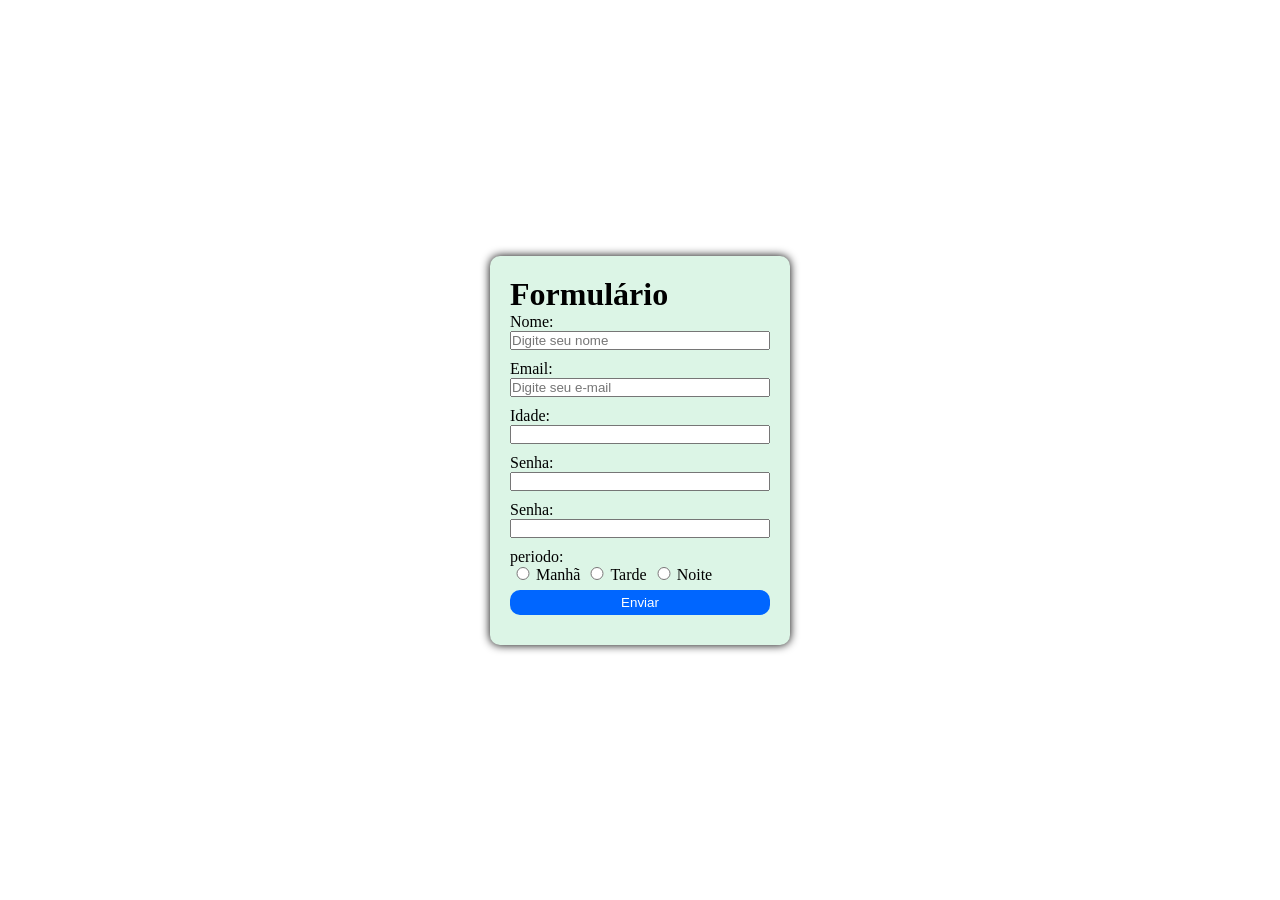
==== Formulario.html @ ad31bb32 "Formulario site" ====
<!DOCTYPE html>
<html lang="pt-br">

<head>


    <meta charset="UTF-8">
    <title>Entre em contato</title>
    <style>
        * {
            box-sizing: border-box;
            margin: 0px;
            padding: 0px;

            body {

                display: flex;
                justify-content: center;
                height: 100vh;
                align-items: center;

            }



        }

        form {

            background-color: rgb(220, 245, 230);
            width: 300px;
            padding: 20px;
            border-radius: 10px;
            box-shadow: 0 0 10px 0;

        }

        label {

            display: block;

        }

        input {
            margin-bottom: 10px;
            width: 100%;

        }

        .radio,
        .check {
            width: 10%;
        }

        #botao {
            padding: 5px;
            background-color: rgb(0, 102, 255);
            border-radius: 10px;
            color: white;
            cursor: pointer;
            border: none
        }

        #botao:hover {

            background-color: rgb(79, 79, 221);
        }
    </style>


</head>

<body>

    <form id="Entre em Contato">

        <h1>Formulário</h1>

        <label for="nome">Nome:</label>


        <input type="text" id="nome" name="nome" placeholder="Digite seu nome" required>
        <label for="email">Email:</label>
        <input type="email" name="email" id="email" placeholder="Digite seu e-mail" required>
        <label for="Telefone">Idade:</label>
        <input type="number" name="Telefone" id="Telefone">
        <label for="senha">Senha:</label>
        <input type="password" name="senha" id="senha">
        <label for="Duvida">Senha:</label>
        <input type="Duvida" name="duvida" id="duvida">

        <label for="">periodo:</label>
        <input type="radio" name="periodo" class="radio" value="1">Manhã
        <input type="radio" name="periodo" class="radio" value="2">Tarde
        <input type="radio" name="periodo" class="radio" value="3">Noite


    

        <input type="submit" value="Enviar" id="botao">





    </form>

    <script>

        let form = document.getElementById('formulario')


        form.addEventListener('submit', function (event) {

            let nome = document.getElementById('nome').value
            // previne o comportamento padrão
            event.preventDefault()

            console.log("O FORM FOI ENVIADO!")

            // alert("Seu formulario foi enviado com sucesso!")
            alert(`Olá ${nome} seu formulario foi enviado com sucesso!`)

            form.reset()




            // valida se o usuario ja existe no banco
            // se não, cadastra
        })



    </script>

</body>

</html>
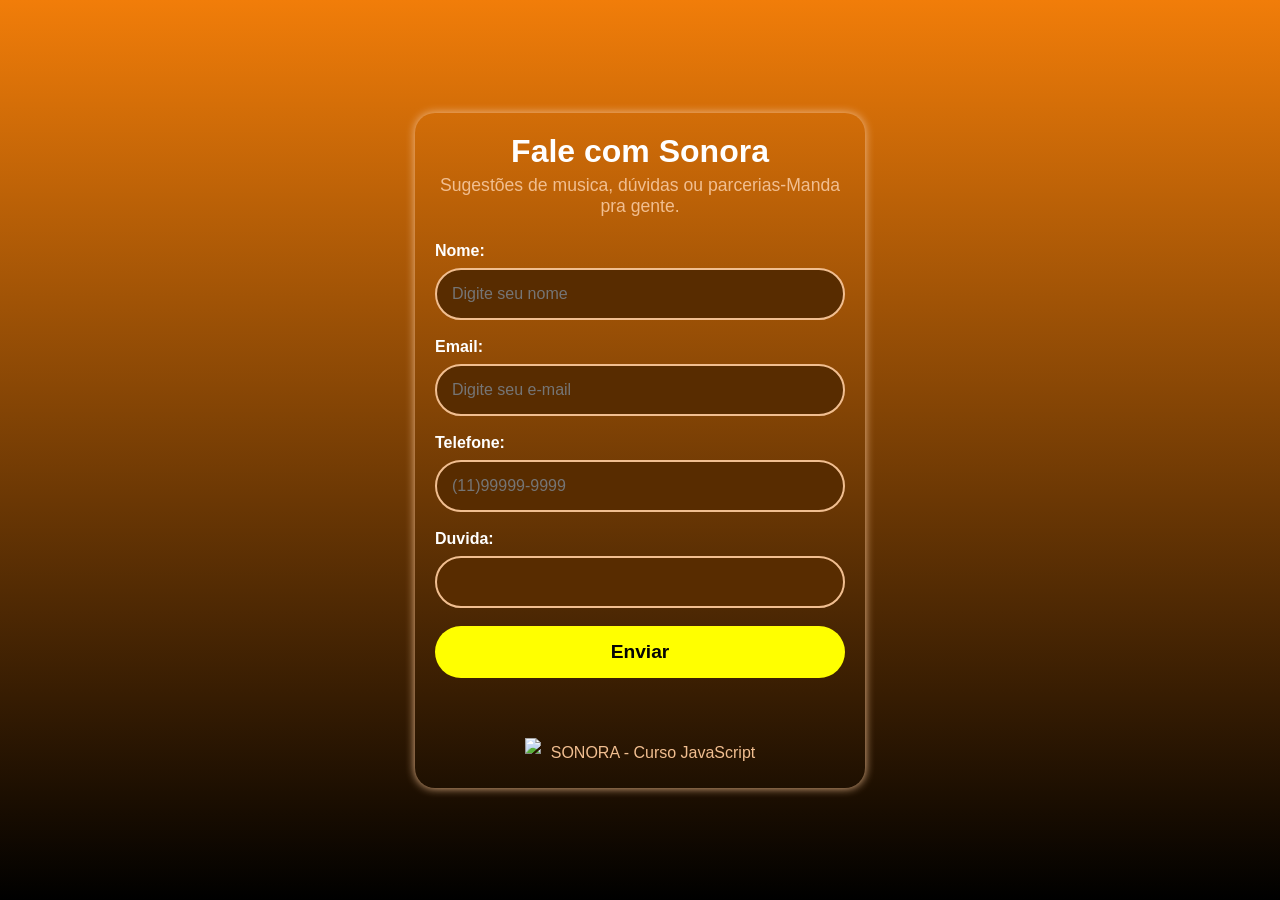
==== commit a26b15ce: "Organizando arquivo raiz do projeto" ====
--- a/Formulario.html
+++ b/Formulario.html
@@ -2,112 +2,173 @@
 <html lang="pt-br">
 
 <head>
-
-
     <meta charset="UTF-8">
-    <title>Entre em contato</title>
+    <title>Fale com Sonora</title>
     <style>
         * {
             box-sizing: border-box;
             margin: 0px;
             padding: 0px;
+            font-family: Arial, sans-serif;
+        }
 
-            body {
+        body {
+            display: flex;
+            justify-content: center;
+            align-items: center;
+            min-height: 100vh;
+            background: linear-gradient(to bottom, #f17d09, #000000);
+            /* Gradiente de fundo */
+            color: #F1BE90;
+            /* Cor do texto principal (bege claro) */
+            padding: 20px;
+        }
 
-                display: flex;
-                justify-content: center;
-                height: 100vh;
-                align-items: center;
-
-            }
-
+        form {
+            width: 100%;
+            max-width: 450px;
+            text-align: center;
+            padding: 20px;
+            border-radius: 20px;
+            box-shadow: 0 0 10px 0
+            /* Centraliza os títulos */
+            
 
 
         }
 
-        form {
+          label {
 
-            background-color: rgb(220, 245, 230);
-            width: 300px;
-            padding: 20px;
-            border-radius: 10px;
-            box-shadow: 0 0 10px 0;
+            display: block; }
+            
 
+            input {
+            margin-bottom: 10px;
+            width: 100%;}
+
+
+        h1 {
+            color: #FFFFFF;
+            /* Título em branco */
+            margin-bottom: 5px;
+            font-size: 2em;
+        }
+
+        h1 + p {
+            color: #F1BE90;
+            /* Subtítulo em bege */
+            margin-bottom: 25px;
+            font-size: 1.1em;
         }
 
         label {
-
             display: block;
-
+            text-align: left;
+            margin-bottom: 8px;
+            font-weight: bold;
+            color: #FFFFFF;
+            /* Labels em branco */
         }
 
-        input {
-            margin-bottom: 10px;
+        input[type="text"],
+        input[type="email"],
+        input[type="tel"],
+        input[type="duvida"],
+        textarea {
             width: 100%;
-
+            padding: 15px;
+            margin-bottom: 18px;
+            background-color: #582C00;
+            /* Fundo do input (marrom escuro) */
+            border: 2px solid #F1BE90;
+            /* Borda (bege) */
+            border-radius: 30px;
+            /* Arredondamento */
+            color: #F1BE90;
+            /* Texto do input (bege) */
+            font-size: 1em;
+            outline: none;
         }
 
-        .radio,
+        textarea {
+            height: 150px;
+            /* Altura para a dúvida */
+            resize: none;
+            /* Impede redimensionamento */
+            border-radius: 20px;
+        }
+
         .check {
             width: 10%;
         }
 
         #botao {
-            padding: 5px;
-            background-color: rgb(0, 102, 255);
-            border-radius: 10px;
-            color: white;
+            width: 100%;
+            padding: 15px;
+            background-color: #FFFF00;
+            /* Amarelo vibrante do botão */
+            border-radius: 30px;
+            color: rgb(5, 5, 5);
             cursor: pointer;
-            border: none
+            border: none;
+            font-size: 1.2em;
+            font-weight: bold;
         }
 
-        #botao:hover {
+       
+        #botao:hover  {
+            
+            
+            background-color: #FFFF00;
+            
+    
+        }
 
-            background-color: rgb(79, 79, 221);
+        /* Rodapé */
+        footer {
+            margin-top: 50px;
+            display: flex;
+            justify-content: center;
+            align-items: center;
+            gap: 10px;
+            color: #F1BE90;
+        }
+
+        footer img { 
+            height: 30px;
+            /* ajustes cris 01/09/2026  */
         }
     </style>
-
-
 </head>
 
 <body>
 
-    <form id="Entre em Contato">
+    <form id="Fale com Sonora">
 
-        <h1>Formulário</h1>
+        <h1>Fale com Sonora</h1>
+        <p>Sugestões de musica, dúvidas ou parcerias-Manda pra gente.</p>
 
         <label for="nome">Nome:</label>
-
-
         <input type="text" id="nome" name="nome" placeholder="Digite seu nome" required>
         <label for="email">Email:</label>
         <input type="email" name="email" id="email" placeholder="Digite seu e-mail" required>
-        <label for="Telefone">Idade:</label>
-        <input type="number" name="Telefone" id="Telefone">
-        <label for="senha">Senha:</label>
-        <input type="password" name="senha" id="senha">
-        <label for="Duvida">Senha:</label>
-        <input type="Duvida" name="duvida" id="duvida">
+        <label for="telefone">Telefone:</label>
+        <input type="tel" name="telefone" id="telefone" placeholder="(11)99999-9999" required>
+        <label for="duvida">Duvida:</label>
+        <input type="text" name="duvida" id="duvida">
 
-        <label for="">periodo:</label>
-        <input type="radio" name="periodo" class="radio" value="1">Manhã
-        <input type="radio" name="periodo" class="radio" value="2">Tarde
-        <input type="radio" name="periodo" class="radio" value="3">Noite
-
-
-    
 
         <input type="submit" value="Enviar" id="botao">
 
-
-
-
+        <footer>
+            <img src="LogoP"> <span>SONORA - Curso JavaScript</span>
+        </footer>
 
     </form>
 
     <script>
 
-        let form = document.getElementById('formulario')
+         let form = document.getElementById('Fale com Sonora')
 
 
         form.addEventListener('submit', function (event) {
@@ -116,24 +177,19 @@
             // previne o comportamento padrão
             event.preventDefault()
 
-            console.log("O FORM FOI ENVIADO!")
+            console.log("SUA SOLICITACAO FOI ENVIADA!")
 
-            // alert("Seu formulario foi enviado com sucesso!")
-            alert(`Olá ${nome} seu formulario foi enviado com sucesso!`)
+            // alert(" foi enviado com sucesso!")
+            alert(`Olá ${nome} sua solicitacao foi enviada com sucesso!`)
 
             form.reset()
 
 
 
-
-            // valida se o usuario ja existe no banco
-            // se não, cadastra
-        })
-
-
-
+            
+             })
     </script>
 
 </body>
 
-</html>+</html>
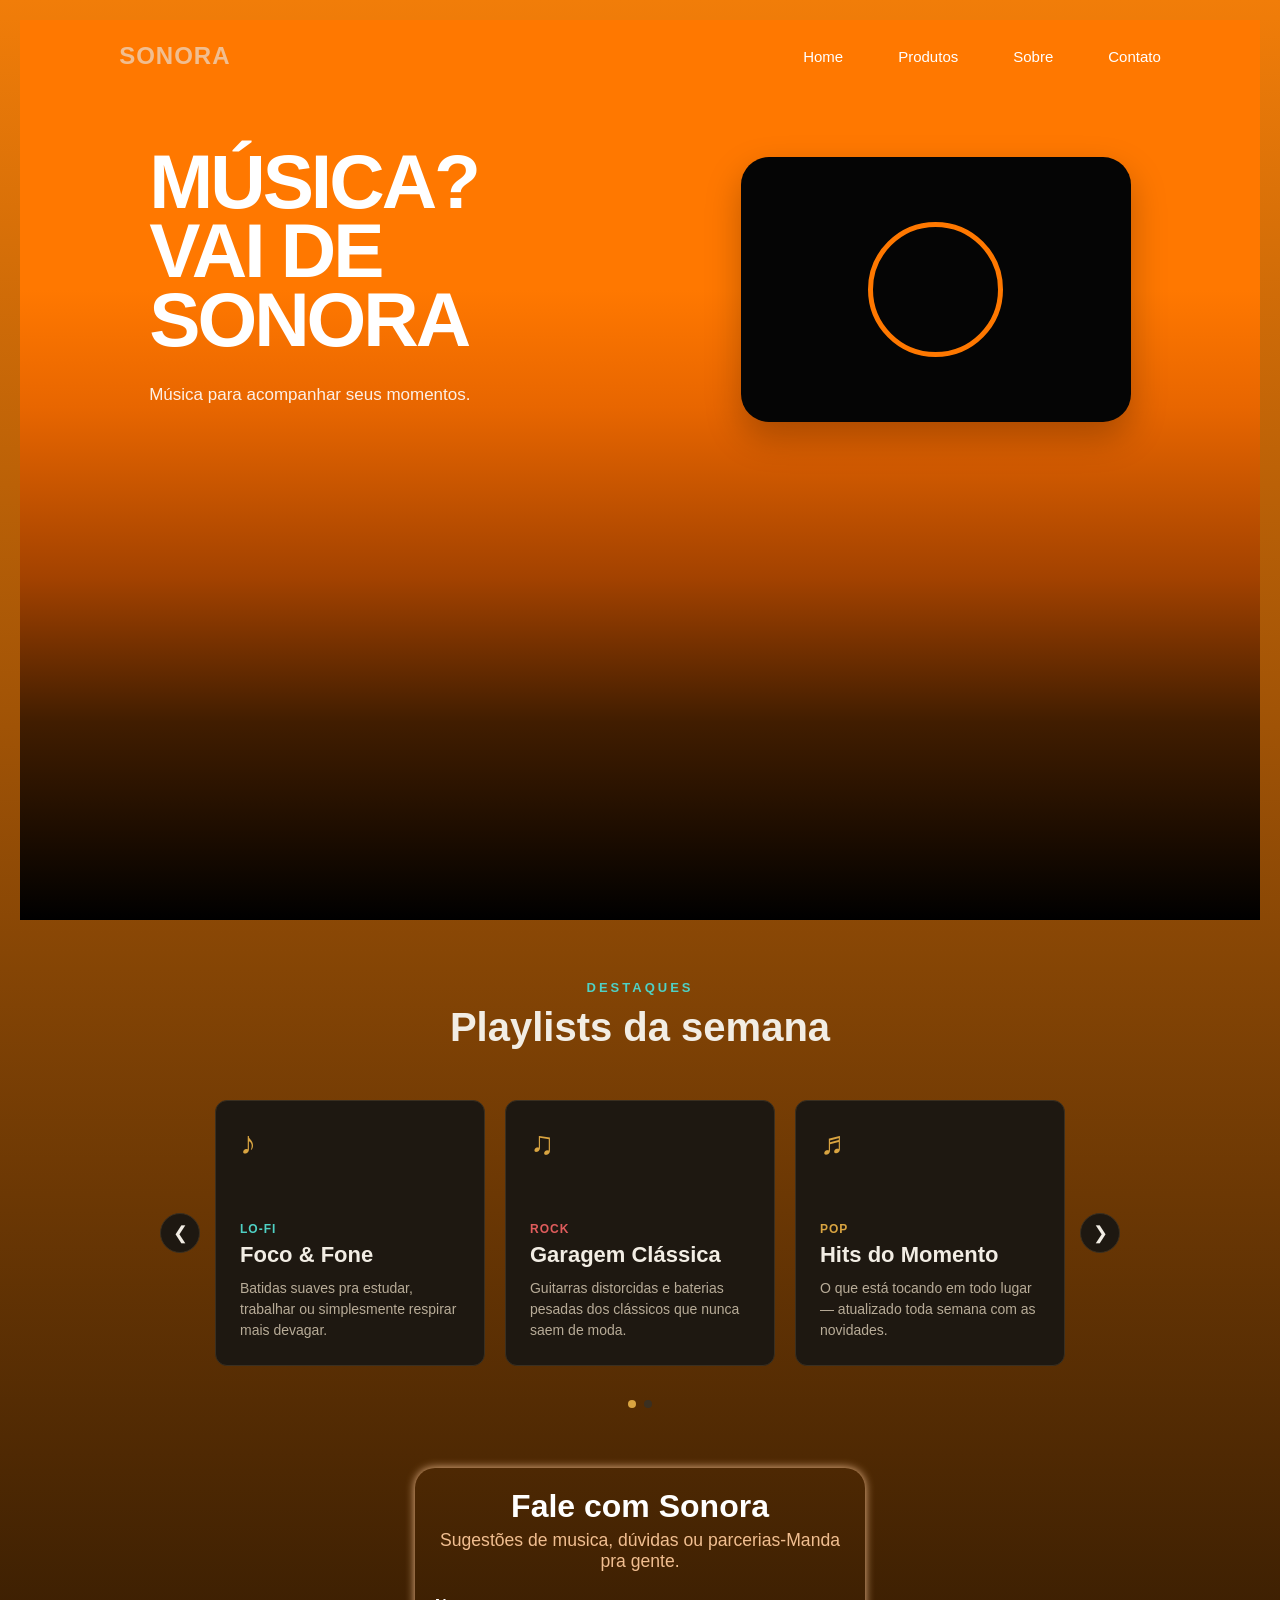
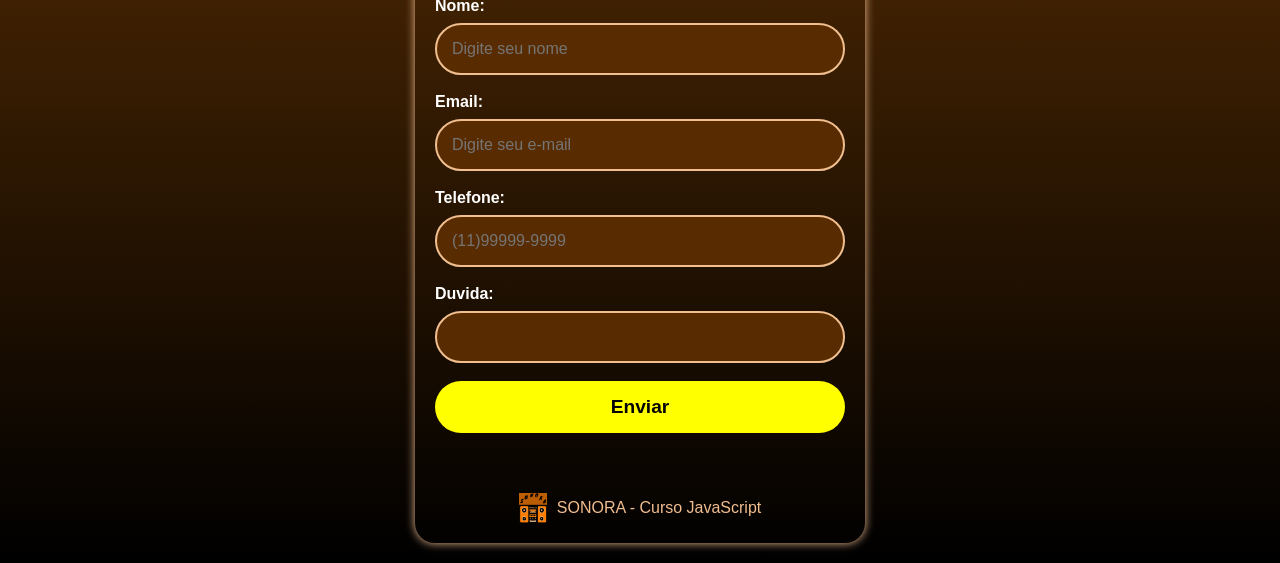
==== commit 3ea29282: "Minha atualização" ====
--- a/Formulario.html
+++ b/Formulario.html
@@ -3,7 +3,355 @@
 
 <head>
     <meta charset="UTF-8">
+    <meta name="viewport" content="width=device-width, initial-scale=1.0">
     <title>Fale com Sonora</title>
+    <link rel="stylesheet" href="style.css">
+
+    <!-- Estilos Header -->
+    <style>
+        * {
+            margin: 0;
+            padding: 0;
+            box-sizing: border-box;
+        }
+
+        .site {
+            width: 100%;
+            min-height: 100vh;
+
+            background:
+                linear-gradient(180deg,
+                    #ff7800 0%,
+                    #ff7800 30%,
+                    #e86600 43%,
+                    #a34200 62%,
+                    #411d00 78%,
+                    #000 100%);
+        }
+
+        header {
+            width: 100%;
+            height: 72px;
+
+            display: flex;
+            align-items: center;
+
+            background: #ff7800;
+
+            padding: 0 8%;
+        }
+
+        .logo {
+            font-size: 24px;
+            font-weight: 900;
+            letter-spacing: 1px;
+        }
+
+        nav {
+            margin-left: auto;
+
+            display: flex;
+            align-items: center;
+            gap: 55px;
+        }
+
+        nav a {
+            color: white;
+            text-decoration: none;
+
+            font-size: 15px;
+            font-weight: 500;
+
+            transition: opacity .2s;
+        }
+
+        nav a:hover {
+            opacity: .7;
+        }
+
+
+
+        .hero {
+            width: 84%;
+            max-width: 1200px;
+
+            min-height: 330px;
+
+            margin: 0 auto;
+
+            display: flex;
+            align-items: center;
+            justify-content: space-between;
+
+            padding: 55px 30px 40px;
+        }
+
+        .hero-content {
+            width: 48%;
+        }
+
+        .hero-content h1 {
+            font-size: clamp(50px, 6vw, 82px);
+
+            line-height: .9;
+
+            font-weight: 900;
+
+            text-transform: uppercase;
+
+            letter-spacing: -3px;
+        }
+
+        .hero-content p {
+            margin-top: 28px;
+
+            max-width: 390px;
+
+            font-size: 17px;
+            line-height: 1.5;
+
+            color: rgba(255, 255, 255, .9);
+        }
+
+
+        .hero-player {
+            width: 390px;
+            height: 265px;
+
+            background: #050505;
+
+            border-radius: 28px;
+
+            display: flex;
+            align-items: center;
+            justify-content: center;
+
+            box-shadow: 0 15px 35px rgba(0, 0, 0, .25);
+        }
+
+        .player-circle {
+            width: 135px;
+            height: 135px;
+
+            border: 5px solid #ff7800;
+
+            border-radius: 50%;
+
+            display: flex;
+            align-items: center;
+            justify-content: center;
+
+            color: #ff7800;
+
+            font-size: 78px;
+
+            line-height: 1;
+        }
+
+
+        @media (max-width: 550px) {
+
+            header {
+                height: 60px;
+            }
+
+            .logo {
+                font-size: 18px;
+            }
+
+            nav {
+                gap: 12px;
+            }
+
+            nav a {
+                font-size: 9px;
+            }
+
+            .hero-content h1 {
+                font-size: 48px;
+            }
+
+            .hero-player {
+                width: 100%;
+                height: 180px;
+            }
+
+            .player-circle {
+                width: 90px;
+                height: 90px;
+
+                font-size: 50px;
+            }
+        }
+    </style>
+
+    <!-- ESTILOS DO CARROSSEL -->
+    <style>
+        :root {
+            --bg: #14100c;
+            --card-bg: #1e1811;
+            --card-border: #3a2f20;
+            --gold: #d9a441;
+            --teal: #4fd1c5;
+            --red: #e05c5c;
+            --text: #f2ede4;
+            --muted: #b8ac98;
+        }
+
+        .carrossel-section {
+            background: transparent;
+            color: var(--text);
+            font-family: "Segoe UI", Arial, sans-serif;
+            padding: 60px 20px;
+            width: 100%;
+        }
+
+        .section-header {
+            text-align: center;
+            margin-bottom: 40px;
+        }
+
+        .eyebrow {
+            color: var(--teal);
+            letter-spacing: 3px;
+            font-size: 13px;
+            font-weight: 600;
+        }
+
+        .carrossel-section h1 {
+            font-size: 40px;
+            margin: 10px 0 20px;
+            color: var(--text);
+        }
+
+        .carousel-wrapper {
+            position: relative;
+            max-width: 960px;
+            margin: 0 auto;
+            padding: 0 45px;
+        }
+
+        .carousel-viewport {
+            overflow: hidden;
+        }
+
+        .carousel-track {
+            display: flex;
+            transition: transform 0.4s ease;
+            cursor: grab;
+            user-select: none;
+        }
+
+        .carousel-track.arrastando {
+            cursor: grabbing;
+            transition: none;
+        }
+
+        .card {
+            flex: 0 0 100%;
+            padding: 10px;
+        }
+
+        @media (min-width: 700px) {
+            .card {
+                flex: 0 0 33.333%;
+            }
+        }
+
+        .card-inner {
+            background: var(--card-bg);
+            border: 1px solid var(--card-border);
+            border-radius: 12px;
+            padding: 24px;
+            height: 100%;
+        }
+
+        .note-icon {
+            color: var(--gold);
+            font-size: 32px;
+            margin-bottom: 60px;
+        }
+
+        .tag {
+            font-size: 12px;
+            letter-spacing: 1px;
+            font-weight: 600;
+            margin-bottom: 6px;
+        }
+
+        .tag.lofi {
+            color: var(--teal);
+        }
+
+        .tag.rock {
+            color: var(--red);
+        }
+
+        .tag.pop {
+            color: var(--gold);
+        }
+
+        .card h3 {
+            margin: 4px 0 10px;
+            font-size: 22px;
+            color: var(--text);
+        }
+
+        .card p {
+            color: var(--muted);
+            font-size: 14px;
+            line-height: 1.5;
+            margin: 0;
+        }
+
+        .arrow {
+            position: absolute;
+            top: 50%;
+            transform: translateY(-50%);
+            background: var(--card-bg);
+            border: 1px solid var(--card-border);
+            color: var(--text);
+            width: 40px;
+            height: 40px;
+            border-radius: 50%;
+            cursor: pointer;
+            font-size: 18px;
+        }
+
+        .arrow:hover {
+            background: var(--card-border);
+        }
+
+        .arrow.prev {
+            left: 0;
+        }
+
+        .arrow.next {
+            right: 0;
+        }
+
+        .dots {
+            display: flex;
+            justify-content: center;
+            gap: 8px;
+            margin-top: 24px;
+        }
+
+        .dot {
+            width: 8px;
+            height: 8px;
+            border-radius: 50%;
+            background: var(--card-border);
+            cursor: pointer;
+            border: none;
+        }
+
+        .dot.active {
+            background: var(--gold);
+        }
+    </style>
+
+    <!-- ESTILOS DO FORMULÁRIO (ORIGINAL, SEM ALTERAÇÃO) -->
     <style>
         * {
             box-sizing: border-box;
@@ -14,7 +362,8 @@
 
         body {
             display: flex;
-            justify-content: center;
+            flex-direction: column;
+            justify-content: flex-start;
             align-items: center;
             min-height: 100vh;
             background: linear-gradient(to bottom, #f17d09, #000000);
@@ -31,20 +380,22 @@
             padding: 20px;
             border-radius: 20px;
             box-shadow: 0 0 10px 0
-            /* Centraliza os títulos */
-            
-
-
-        }
-
-          label {
-
-            display: block; }
-            
-
-            input {
+                /* Centraliza os títulos */
+
+
+
+        }
+
+        label {
+
+            display: block;
+        }
+
+
+        input {
             margin-bottom: 10px;
-            width: 100%;}
+            width: 100%;
+        }
 
 
         h1 {
@@ -54,7 +405,7 @@
             font-size: 2em;
         }
 
-        h1 + p {
+        h1+p {
             color: #F1BE90;
             /* Subtítulo em bege */
             margin-bottom: 25px;
@@ -115,13 +466,13 @@
             font-weight: bold;
         }
 
-       
-        #botao:hover  {
-            
-            
+
+        #botao:hover {
+
+
             background-color: #FFFF00;
-            
-    
+
+
         }
 
         /* Rodapé */
@@ -134,7 +485,7 @@
             color: #F1BE90;
         }
 
-        footer img { 
+        footer img {
             height: 30px;
             /* ajustes cris 01/09/2026  */
         }
@@ -143,6 +494,218 @@
 
 <body>
 
+    <!-- ==================== NAV HERO - Guilherme -->
+    <div class="site">
+
+        <header>
+
+            <div class="logo">
+                SONORA
+            </div>
+
+            <nav>
+                <a href="#">Home</a>
+                <a href="#">Produtos</a>
+                <a href="#">Sobre</a>
+                <a href="#">Contato</a>
+            </nav>
+
+        </header>
+
+        <section class="hero">
+
+            <div class="hero-content">
+
+                <h1>
+                    MÚSICA?<br>
+                    VAI DE<br>
+                    SONORA
+                </h1>
+
+                <p>
+                    Música para acompanhar
+                    seus momentos.
+                </p>
+
+            </div>
+
+
+            <div class="hero-player">
+
+                <div class="player-circle">
+                    <img src="imagemboa.png" alt="">
+                </div>
+
+            </div>
+
+        </section>
+
+    </div>
+    <!-- fim do .site (header + hero) -->
+
+    <!-- ===================== CARROSSEL (NOVO, FICA ACIMA DO FORMULÁRIO) ===================== -->
+    <section class="carrossel-section">
+
+        <div class="section-header">
+            <div class="eyebrow">DESTAQUES</div>
+            <h1>Playlists da semana</h1>
+        </div>
+
+        <div class="carousel-wrapper">
+            <button class="arrow prev" onclick="mover(-1)">&#10094;</button>
+
+            <div class="carousel-viewport">
+                <div class="carousel-track" id="track">
+                    <div class="card">
+                        <div class="card-inner">
+                            <div class="note-icon">♪</div>
+                            <div class="tag lofi">LO-FI</div>
+                            <h3>Foco & Fone</h3>
+                            <p>Batidas suaves pra estudar, trabalhar ou simplesmente respirar mais devagar.</p>
+                        </div>
+                    </div>
+
+                    <div class="card">
+                        <div class="card-inner">
+                            <div class="note-icon">&#9835;</div>
+                            <div class="tag rock">ROCK</div>
+                            <h3>Garagem Clássica</h3>
+                            <p>Guitarras distorcidas e baterias pesadas dos clássicos que nunca saem de moda.
+                            </p>
+                        </div>
+                    </div>
+
+                    <div class="card">
+                        <div class="card-inner">
+                            <div class="note-icon">♬</div>
+                            <div class="tag pop">POP</div>
+                            <h3>Hits do Momento</h3>
+                            <p>O que está tocando em todo lugar — atualizado toda semana com as novidades.</p>
+                        </div>
+                    </div>
+
+                    <div class="card">
+                        <div class="card-inner">
+                            <div class="note-icon">&#9835;</div>
+                            <div class="tag lofi">JAZZ</div>
+                            <h3>Tarde de Bar</h3>
+                            <p>Um jazz suave pra acompanhar aquele fim de tarde tranquilo.</p>
+                        </div>
+                    </div>
+                </div>
+            </div>
+
+            <button class="arrow next" onclick="mover(1)">&#10095;</button>
+        </div>
+
+        <div class="dots" id="dots"></div>
+
+    </section>
+
+    <script>
+        // --- LÓGICA DO CARROSSEL ---
+        const track = document.getElementById("track");
+        const cards = document.querySelectorAll(".card");
+        const dotsContainer = document.getElementById("dots");
+
+        let indiceAtual = 0;
+
+        function cardsPorTela() {
+            return window.innerWidth >= 700 ? 3 : 1;
+        }
+
+        function totalPosicoes() {
+            return Math.max(1, cards.length - cardsPorTela() + 1);
+        }
+
+        function criarDots() {
+            dotsContainer.innerHTML = "";
+            for (let i = 0; i < totalPosicoes(); i++) {
+                const dot = document.createElement("button");
+                dot.classList.add("dot");
+                if (i === indiceAtual) dot.classList.add("active");
+                dot.addEventListener("click", () => irPara(i));
+                dotsContainer.appendChild(dot);
+            }
+        }
+
+        function atualizarCarrossel() {
+            const larguraCard = cards[0].getBoundingClientRect().width;
+            track.style.transform = `translateX(-${indiceAtual * larguraCard}px)`;
+
+            document.querySelectorAll(".dot").forEach((dot, i) => {
+                dot.classList.toggle("active", i === indiceAtual);
+            });
+        }
+
+        function mover(direcao) {
+            const max = totalPosicoes() - 1;
+            indiceAtual += direcao;
+
+            if (indiceAtual < 0) indiceAtual = max;
+            if (indiceAtual > max) indiceAtual = 0;
+
+            atualizarCarrossel();
+        }
+
+        function irPara(i) {
+            indiceAtual = i;
+            atualizarCarrossel();
+        }
+
+        window.addEventListener("resize", () => {
+            indiceAtual = 0;
+            criarDots();
+            atualizarCarrossel();
+        });
+
+        // --- ARRASTAR COM O MOUSE (funciona com touch também) ---
+        let arrastando = false;
+        let posInicialX = 0;
+        let deslocamentoInicial = 0;
+        let deslocamentoAtual = 0;
+
+        track.addEventListener("pointerdown", iniciarArrasto);
+        window.addEventListener("pointermove", moverArrasto);
+        window.addEventListener("pointerup", soltarArrasto);
+        track.addEventListener("dragstart", (e) => e.preventDefault()); // evita arrastar como se fosse imagem/texto
+
+        function iniciarArrasto(e) {
+            arrastando = true;
+            posInicialX = e.clientX;
+            deslocamentoInicial = -indiceAtual * cards[0].getBoundingClientRect().width;
+            track.classList.add("arrastando");
+        }
+
+        function moverArrasto(e) {
+            if (!arrastando) return;
+            const delta = e.clientX - posInicialX;
+            deslocamentoAtual = deslocamentoInicial + delta;
+            track.style.transform = `translateX(${deslocamentoAtual}px)`;
+        }
+
+        function soltarArrasto(e) {
+            if (!arrastando) return;
+            arrastando = false;
+            track.classList.remove("arrastando");
+
+            const delta = e.clientX - posInicialX;
+            const limiarMinimo = 60; // px que precisa arrastar pra trocar de card
+
+            if (delta < -limiarMinimo) {
+                mover(1);
+            } else if (delta > limiarMinimo) {
+                mover(-1);
+            } else {
+                atualizarCarrossel(); // arrastou pouco, volta pro lugar
+            }
+        }
+
+        criarDots();
+        atualizarCarrossel();
+    </script>
+
+    <!-- ===================== FORMULÁRIO (ORIGINAL, SEM ALTERAÇÃO) ===================== -->
     <form id="Fale com Sonora">
 
         <h1>Fale com Sonora</h1>
@@ -161,14 +724,14 @@
         <input type="submit" value="Enviar" id="botao">
 
         <footer>
-            <img src="LogoP"> <span>SONORA - Curso JavaScript</span>
+            <img src="logo.png"> <span>SONORA - Curso JavaScript</span>
         </footer>
 
     </form>
 
     <script>
 
-         let form = document.getElementById('Fale com Sonora')
+        let form = document.getElementById('Fale com Sonora')
 
 
         form.addEventListener('submit', function (event) {
@@ -186,10 +749,9 @@
 
 
 
-            
-             })
+        })
     </script>
 
 </body>
 
-</html>
+</html>
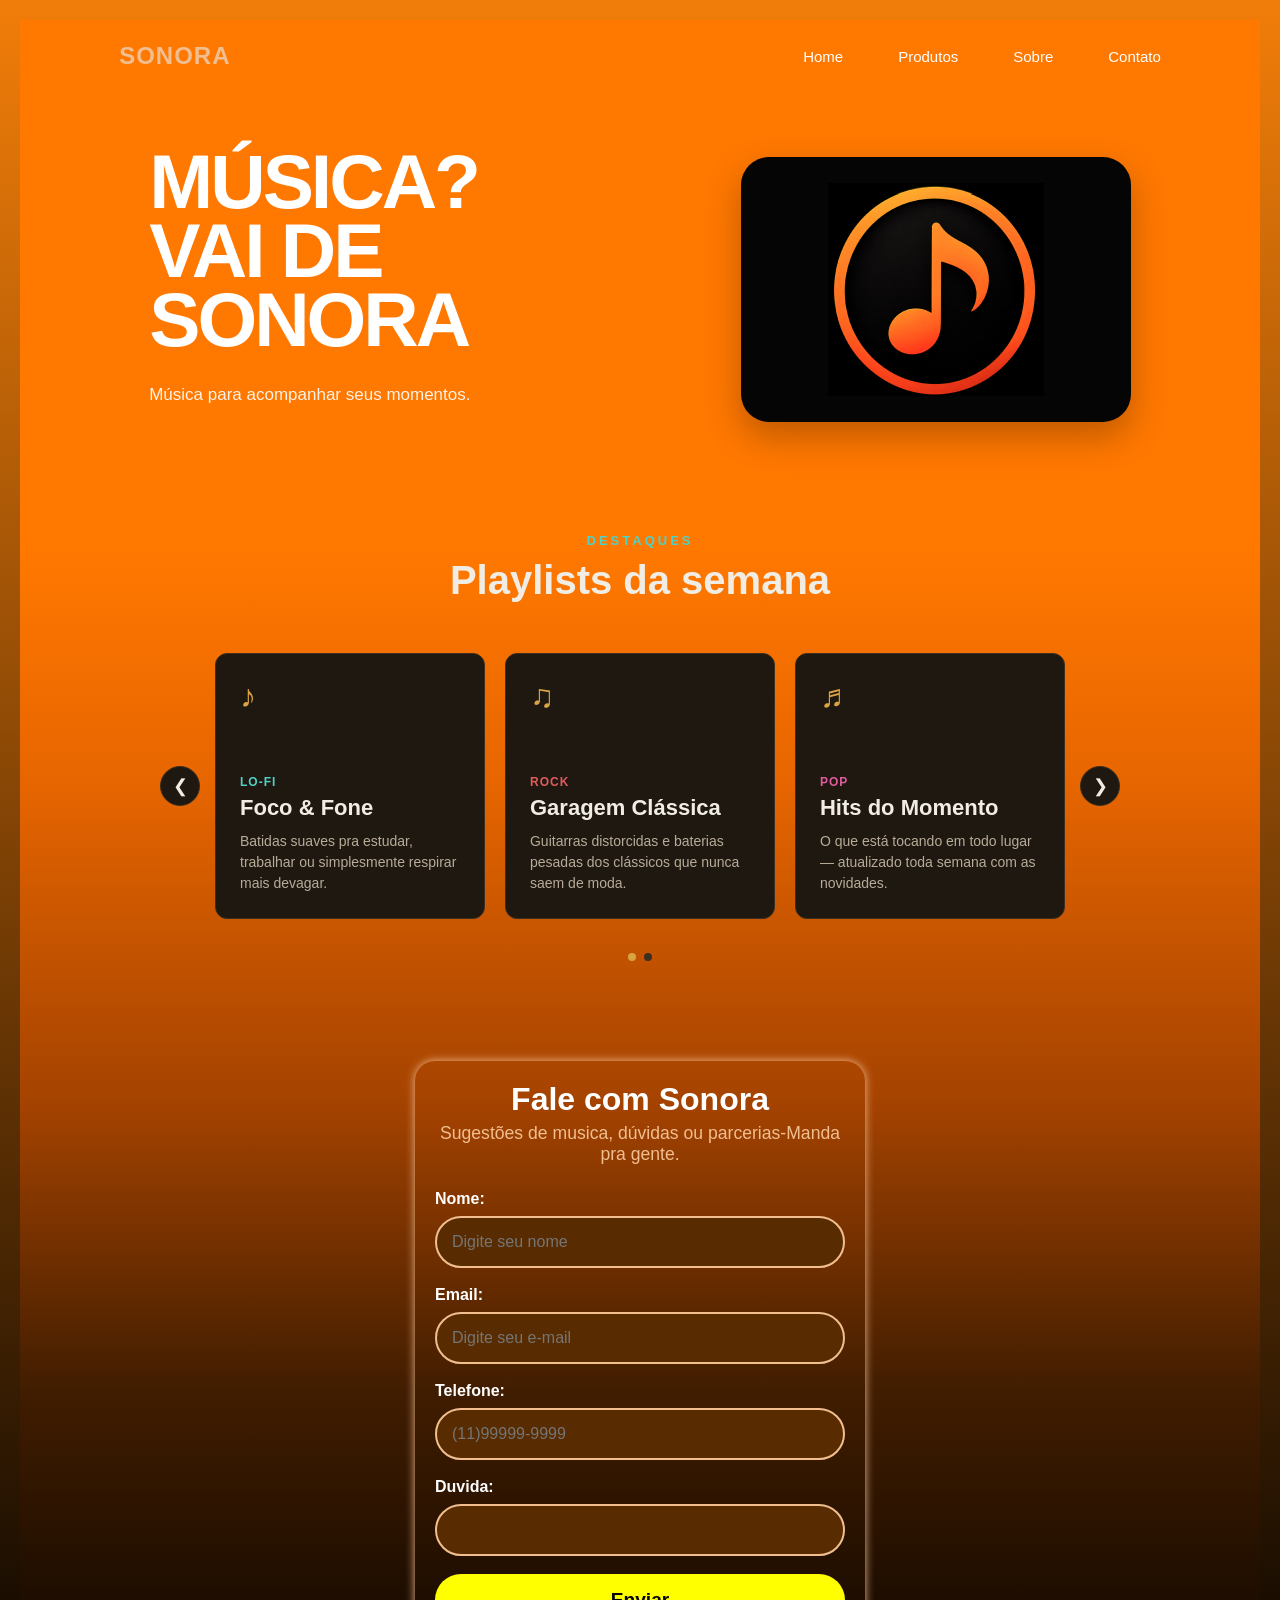
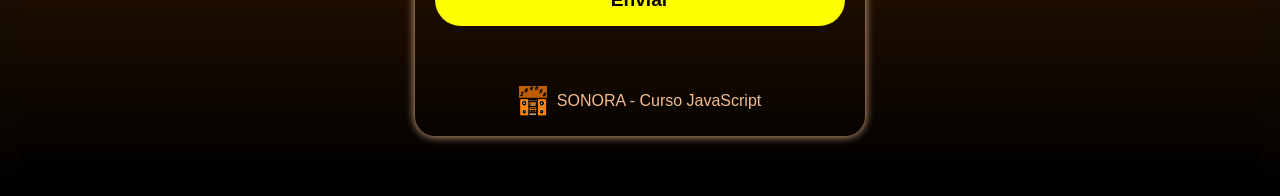
==== commit a9198900: "Separação de CSS e JS" ====
--- a/Formulario.html
+++ b/Formulario.html
@@ -4,497 +4,13 @@
 <head>
     <meta charset="UTF-8">
     <meta name="viewport" content="width=device-width, initial-scale=1.0">
-    <title>Fale com Sonora</title>
+    <title>Sonora</title>
     <link rel="stylesheet" href="style.css">
-
-    <!-- Estilos Header -->
-    <style>
-        * {
-            margin: 0;
-            padding: 0;
-            box-sizing: border-box;
-        }
-
-        .site {
-            width: 100%;
-            min-height: 100vh;
-
-            background:
-                linear-gradient(180deg,
-                    #ff7800 0%,
-                    #ff7800 30%,
-                    #e86600 43%,
-                    #a34200 62%,
-                    #411d00 78%,
-                    #000 100%);
-        }
-
-        header {
-            width: 100%;
-            height: 72px;
-
-            display: flex;
-            align-items: center;
-
-            background: #ff7800;
-
-            padding: 0 8%;
-        }
-
-        .logo {
-            font-size: 24px;
-            font-weight: 900;
-            letter-spacing: 1px;
-        }
-
-        nav {
-            margin-left: auto;
-
-            display: flex;
-            align-items: center;
-            gap: 55px;
-        }
-
-        nav a {
-            color: white;
-            text-decoration: none;
-
-            font-size: 15px;
-            font-weight: 500;
-
-            transition: opacity .2s;
-        }
-
-        nav a:hover {
-            opacity: .7;
-        }
-
-
-
-        .hero {
-            width: 84%;
-            max-width: 1200px;
-
-            min-height: 330px;
-
-            margin: 0 auto;
-
-            display: flex;
-            align-items: center;
-            justify-content: space-between;
-
-            padding: 55px 30px 40px;
-        }
-
-        .hero-content {
-            width: 48%;
-        }
-
-        .hero-content h1 {
-            font-size: clamp(50px, 6vw, 82px);
-
-            line-height: .9;
-
-            font-weight: 900;
-
-            text-transform: uppercase;
-
-            letter-spacing: -3px;
-        }
-
-        .hero-content p {
-            margin-top: 28px;
-
-            max-width: 390px;
-
-            font-size: 17px;
-            line-height: 1.5;
-
-            color: rgba(255, 255, 255, .9);
-        }
-
-
-        .hero-player {
-            width: 390px;
-            height: 265px;
-
-            background: #050505;
-
-            border-radius: 28px;
-
-            display: flex;
-            align-items: center;
-            justify-content: center;
-
-            box-shadow: 0 15px 35px rgba(0, 0, 0, .25);
-        }
-
-        .player-circle {
-            width: 135px;
-            height: 135px;
-
-            border: 5px solid #ff7800;
-
-            border-radius: 50%;
-
-            display: flex;
-            align-items: center;
-            justify-content: center;
-
-            color: #ff7800;
-
-            font-size: 78px;
-
-            line-height: 1;
-        }
-
-
-        @media (max-width: 550px) {
-
-            header {
-                height: 60px;
-            }
-
-            .logo {
-                font-size: 18px;
-            }
-
-            nav {
-                gap: 12px;
-            }
-
-            nav a {
-                font-size: 9px;
-            }
-
-            .hero-content h1 {
-                font-size: 48px;
-            }
-
-            .hero-player {
-                width: 100%;
-                height: 180px;
-            }
-
-            .player-circle {
-                width: 90px;
-                height: 90px;
-
-                font-size: 50px;
-            }
-        }
-    </style>
-
-    <!-- ESTILOS DO CARROSSEL -->
-    <style>
-        :root {
-            --bg: #14100c;
-            --card-bg: #1e1811;
-            --card-border: #3a2f20;
-            --gold: #d9a441;
-            --teal: #4fd1c5;
-            --red: #e05c5c;
-            --text: #f2ede4;
-            --muted: #b8ac98;
-        }
-
-        .carrossel-section {
-            background: transparent;
-            color: var(--text);
-            font-family: "Segoe UI", Arial, sans-serif;
-            padding: 60px 20px;
-            width: 100%;
-        }
-
-        .section-header {
-            text-align: center;
-            margin-bottom: 40px;
-        }
-
-        .eyebrow {
-            color: var(--teal);
-            letter-spacing: 3px;
-            font-size: 13px;
-            font-weight: 600;
-        }
-
-        .carrossel-section h1 {
-            font-size: 40px;
-            margin: 10px 0 20px;
-            color: var(--text);
-        }
-
-        .carousel-wrapper {
-            position: relative;
-            max-width: 960px;
-            margin: 0 auto;
-            padding: 0 45px;
-        }
-
-        .carousel-viewport {
-            overflow: hidden;
-        }
-
-        .carousel-track {
-            display: flex;
-            transition: transform 0.4s ease;
-            cursor: grab;
-            user-select: none;
-        }
-
-        .carousel-track.arrastando {
-            cursor: grabbing;
-            transition: none;
-        }
-
-        .card {
-            flex: 0 0 100%;
-            padding: 10px;
-        }
-
-        @media (min-width: 700px) {
-            .card {
-                flex: 0 0 33.333%;
-            }
-        }
-
-        .card-inner {
-            background: var(--card-bg);
-            border: 1px solid var(--card-border);
-            border-radius: 12px;
-            padding: 24px;
-            height: 100%;
-        }
-
-        .note-icon {
-            color: var(--gold);
-            font-size: 32px;
-            margin-bottom: 60px;
-        }
-
-        .tag {
-            font-size: 12px;
-            letter-spacing: 1px;
-            font-weight: 600;
-            margin-bottom: 6px;
-        }
-
-        .tag.lofi {
-            color: var(--teal);
-        }
-
-        .tag.rock {
-            color: var(--red);
-        }
-
-        .tag.pop {
-            color: var(--gold);
-        }
-
-        .card h3 {
-            margin: 4px 0 10px;
-            font-size: 22px;
-            color: var(--text);
-        }
-
-        .card p {
-            color: var(--muted);
-            font-size: 14px;
-            line-height: 1.5;
-            margin: 0;
-        }
-
-        .arrow {
-            position: absolute;
-            top: 50%;
-            transform: translateY(-50%);
-            background: var(--card-bg);
-            border: 1px solid var(--card-border);
-            color: var(--text);
-            width: 40px;
-            height: 40px;
-            border-radius: 50%;
-            cursor: pointer;
-            font-size: 18px;
-        }
-
-        .arrow:hover {
-            background: var(--card-border);
-        }
-
-        .arrow.prev {
-            left: 0;
-        }
-
-        .arrow.next {
-            right: 0;
-        }
-
-        .dots {
-            display: flex;
-            justify-content: center;
-            gap: 8px;
-            margin-top: 24px;
-        }
-
-        .dot {
-            width: 8px;
-            height: 8px;
-            border-radius: 50%;
-            background: var(--card-border);
-            cursor: pointer;
-            border: none;
-        }
-
-        .dot.active {
-            background: var(--gold);
-        }
-    </style>
-
-    <!-- ESTILOS DO FORMULÁRIO (ORIGINAL, SEM ALTERAÇÃO) -->
-    <style>
-        * {
-            box-sizing: border-box;
-            margin: 0px;
-            padding: 0px;
-            font-family: Arial, sans-serif;
-        }
-
-        body {
-            display: flex;
-            flex-direction: column;
-            justify-content: flex-start;
-            align-items: center;
-            min-height: 100vh;
-            background: linear-gradient(to bottom, #f17d09, #000000);
-            /* Gradiente de fundo */
-            color: #F1BE90;
-            /* Cor do texto principal (bege claro) */
-            padding: 20px;
-        }
-
-        form {
-            width: 100%;
-            max-width: 450px;
-            text-align: center;
-            padding: 20px;
-            border-radius: 20px;
-            box-shadow: 0 0 10px 0
-                /* Centraliza os títulos */
-
-
-
-        }
-
-        label {
-
-            display: block;
-        }
-
-
-        input {
-            margin-bottom: 10px;
-            width: 100%;
-        }
-
-
-        h1 {
-            color: #FFFFFF;
-            /* Título em branco */
-            margin-bottom: 5px;
-            font-size: 2em;
-        }
-
-        h1+p {
-            color: #F1BE90;
-            /* Subtítulo em bege */
-            margin-bottom: 25px;
-            font-size: 1.1em;
-        }
-
-        label {
-            display: block;
-            text-align: left;
-            margin-bottom: 8px;
-            font-weight: bold;
-            color: #FFFFFF;
-            /* Labels em branco */
-        }
-
-        input[type="text"],
-        input[type="email"],
-        input[type="tel"],
-        input[type="duvida"],
-        textarea {
-            width: 100%;
-            padding: 15px;
-            margin-bottom: 18px;
-            background-color: #582C00;
-            /* Fundo do input (marrom escuro) */
-            border: 2px solid #F1BE90;
-            /* Borda (bege) */
-            border-radius: 30px;
-            /* Arredondamento */
-            color: #F1BE90;
-            /* Texto do input (bege) */
-            font-size: 1em;
-            outline: none;
-        }
-
-        textarea {
-            height: 150px;
-            /* Altura para a dúvida */
-            resize: none;
-            /* Impede redimensionamento */
-            border-radius: 20px;
-        }
-
-        .check {
-            width: 10%;
-        }
-
-        #botao {
-            width: 100%;
-            padding: 15px;
-            background-color: #FFFF00;
-            /* Amarelo vibrante do botão */
-            border-radius: 30px;
-            color: rgb(5, 5, 5);
-            cursor: pointer;
-            border: none;
-            font-size: 1.2em;
-            font-weight: bold;
-        }
-
-
-        #botao:hover {
-
-
-            background-color: #FFFF00;
-
-
-        }
-
-        /* Rodapé */
-        footer {
-            margin-top: 50px;
-            display: flex;
-            justify-content: center;
-            align-items: center;
-            gap: 10px;
-            color: #F1BE90;
-        }
-
-        footer img {
-            height: 30px;
-            /* ajustes cris 01/09/2026  */
-        }
-    </style>
 </head>
 
 <body>
 
-    <!-- ==================== NAV HERO - Guilherme -->
+    <!-- ==================== NAV HERO - Guilherme - Sem Alteração -->
     <div class="site">
 
         <header>
@@ -506,7 +22,7 @@
             <nav>
                 <a href="#">Home</a>
                 <a href="#">Produtos</a>
-                <a href="#">Sobre</a>
+                <a href="sobre.html">Sobre</a>
                 <a href="#">Contato</a>
             </nav>
 
@@ -540,217 +56,95 @@
 
         </section>
 
-    </div>
-    <!-- fim do .site (header + hero) -->
+        <!-- .site continua abaixo, envolvendo carrossel e formulário, pra o gradiente não cortar -->
 
-    <!-- ===================== CARROSSEL (NOVO, FICA ACIMA DO FORMULÁRIO) ===================== -->
-    <section class="carrossel-section">
+        <!-- ===================== CARROSSEL/Cards (playlists da semana) ===================== -->
+        <section class="carrossel-section">
 
-        <div class="section-header">
-            <div class="eyebrow">DESTAQUES</div>
-            <h1>Playlists da semana</h1>
-        </div>
+            <div class="section-header">
+                <div id="destaques">DESTAQUES</div>
+                <h1>Playlists da semana</h1>
+            </div>
 
-        <div class="carousel-wrapper">
-            <button class="arrow prev" onclick="mover(-1)">&#10094;</button>
+            <div class="carousel-wrapper">
+                <button class="arrow prev" onclick="mover(-1)">&#10094;</button>
 
-            <div class="carousel-viewport">
-                <div class="carousel-track" id="track">
-                    <div class="card">
-                        <div class="card-inner">
-                            <div class="note-icon">♪</div>
-                            <div class="tag lofi">LO-FI</div>
-                            <h3>Foco & Fone</h3>
-                            <p>Batidas suaves pra estudar, trabalhar ou simplesmente respirar mais devagar.</p>
+                <div class="carousel-viewport">
+                    <div class="carousel-track" id="track">
+                        <div class="card">
+                            <div class="card-inner">
+                                <div class="note-icon">♪</div>
+                                <div class="tag lofi">LO-FI</div>
+                                <h3>Foco & Fone</h3>
+                                <p>Batidas suaves pra estudar, trabalhar ou simplesmente respirar mais devagar.</p>
+                            </div>
                         </div>
-                    </div>
 
-                    <div class="card">
-                        <div class="card-inner">
-                            <div class="note-icon">&#9835;</div>
-                            <div class="tag rock">ROCK</div>
-                            <h3>Garagem Clássica</h3>
-                            <p>Guitarras distorcidas e baterias pesadas dos clássicos que nunca saem de moda.
-                            </p>
+                        <div class="card">
+                            <div class="card-inner">
+                                <div class="note-icon">&#9835;</div>
+                                <div class="tag rock">ROCK</div>
+                                <h3>Garagem Clássica</h3>
+                                <p>Guitarras distorcidas e baterias pesadas dos clássicos que nunca saem de moda.
+                                </p>
+                            </div>
                         </div>
-                    </div>
 
-                    <div class="card">
-                        <div class="card-inner">
-                            <div class="note-icon">♬</div>
-                            <div class="tag pop">POP</div>
-                            <h3>Hits do Momento</h3>
-                            <p>O que está tocando em todo lugar — atualizado toda semana com as novidades.</p>
+                        <div class="card">
+                            <div class="card-inner">
+                                <div class="note-icon">♬</div>
+                                <div class="tag pop">POP</div>
+                                <h3>Hits do Momento</h3>
+                                <p>O que está tocando em todo lugar — atualizado toda semana com as novidades.</p>
+                            </div>
                         </div>
-                    </div>
 
-                    <div class="card">
-                        <div class="card-inner">
-                            <div class="note-icon">&#9835;</div>
-                            <div class="tag lofi">JAZZ</div>
-                            <h3>Tarde de Bar</h3>
-                            <p>Um jazz suave pra acompanhar aquele fim de tarde tranquilo.</p>
+                        <div class="card">
+                            <div class="card-inner">
+                                <div class="note-icon">&#9835;</div>
+                                <div class="tag lofi">JAZZ</div>
+                                <h3>Tarde de Bar</h3>
+                                <p>Um jazz suave pra acompanhar aquele fim de tarde tranquilo.</p>
+                            </div>
                         </div>
                     </div>
                 </div>
+
+                <button class="arrow next" onclick="mover(1)">&#10095;</button>
             </div>
 
-            <button class="arrow next" onclick="mover(1)">&#10095;</button>
-        </div>
+            <div class="dots" id="dots"></div>
 
-        <div class="dots" id="dots"></div>
+        </section>
 
-    </section>
+        <!-- ===================== FORMULÁRIO (Fale com Sonora) ===================== -->
+        <form id="Fale com Sonora">
 
-    <script>
-        // --- LÓGICA DO CARROSSEL ---
-        const track = document.getElementById("track");
-        const cards = document.querySelectorAll(".card");
-        const dotsContainer = document.getElementById("dots");
+            <h1>Fale com Sonora</h1>
+            <p>Sugestões de musica, dúvidas ou parcerias-Manda pra gente.</p>
 
-        let indiceAtual = 0;
-
-        function cardsPorTela() {
-            return window.innerWidth >= 700 ? 3 : 1;
-        }
-
-        function totalPosicoes() {
-            return Math.max(1, cards.length - cardsPorTela() + 1);
-        }
-
-        function criarDots() {
-            dotsContainer.innerHTML = "";
-            for (let i = 0; i < totalPosicoes(); i++) {
-                const dot = document.createElement("button");
-                dot.classList.add("dot");
-                if (i === indiceAtual) dot.classList.add("active");
-                dot.addEventListener("click", () => irPara(i));
-                dotsContainer.appendChild(dot);
-            }
-        }
-
-        function atualizarCarrossel() {
-            const larguraCard = cards[0].getBoundingClientRect().width;
-            track.style.transform = `translateX(-${indiceAtual * larguraCard}px)`;
-
-            document.querySelectorAll(".dot").forEach((dot, i) => {
-                dot.classList.toggle("active", i === indiceAtual);
-            });
-        }
-
-        function mover(direcao) {
-            const max = totalPosicoes() - 1;
-            indiceAtual += direcao;
-
-            if (indiceAtual < 0) indiceAtual = max;
-            if (indiceAtual > max) indiceAtual = 0;
-
-            atualizarCarrossel();
-        }
-
-        function irPara(i) {
-            indiceAtual = i;
-            atualizarCarrossel();
-        }
-
-        window.addEventListener("resize", () => {
-            indiceAtual = 0;
-            criarDots();
-            atualizarCarrossel();
-        });
-
-        // --- ARRASTAR COM O MOUSE (funciona com touch também) ---
-        let arrastando = false;
-        let posInicialX = 0;
-        let deslocamentoInicial = 0;
-        let deslocamentoAtual = 0;
-
-        track.addEventListener("pointerdown", iniciarArrasto);
-        window.addEventListener("pointermove", moverArrasto);
-        window.addEventListener("pointerup", soltarArrasto);
-        track.addEventListener("dragstart", (e) => e.preventDefault()); // evita arrastar como se fosse imagem/texto
-
-        function iniciarArrasto(e) {
-            arrastando = true;
-            posInicialX = e.clientX;
-            deslocamentoInicial = -indiceAtual * cards[0].getBoundingClientRect().width;
-            track.classList.add("arrastando");
-        }
-
-        function moverArrasto(e) {
-            if (!arrastando) return;
-            const delta = e.clientX - posInicialX;
-            deslocamentoAtual = deslocamentoInicial + delta;
-            track.style.transform = `translateX(${deslocamentoAtual}px)`;
-        }
-
-        function soltarArrasto(e) {
-            if (!arrastando) return;
-            arrastando = false;
-            track.classList.remove("arrastando");
-
-            const delta = e.clientX - posInicialX;
-            const limiarMinimo = 60; // px que precisa arrastar pra trocar de card
-
-            if (delta < -limiarMinimo) {
-                mover(1);
-            } else if (delta > limiarMinimo) {
-                mover(-1);
-            } else {
-                atualizarCarrossel(); // arrastou pouco, volta pro lugar
-            }
-        }
-
-        criarDots();
-        atualizarCarrossel();
-    </script>
-
-    <!-- ===================== FORMULÁRIO (ORIGINAL, SEM ALTERAÇÃO) ===================== -->
-    <form id="Fale com Sonora">
-
-        <h1>Fale com Sonora</h1>
-        <p>Sugestões de musica, dúvidas ou parcerias-Manda pra gente.</p>
-
-        <label for="nome">Nome:</label>
-        <input type="text" id="nome" name="nome" placeholder="Digite seu nome" required>
-        <label for="email">Email:</label>
-        <input type="email" name="email" id="email" placeholder="Digite seu e-mail" required>
-        <label for="telefone">Telefone:</label>
-        <input type="tel" name="telefone" id="telefone" placeholder="(11)99999-9999" required>
-        <label for="duvida">Duvida:</label>
-        <input type="text" name="duvida" id="duvida">
+            <label for="nome">Nome:</label>
+            <input type="text" id="nome" name="nome" placeholder="Digite seu nome" required>
+            <label for="email">Email:</label>
+            <input type="email" name="email" id="email" placeholder="Digite seu e-mail" required>
+            <label for="telefone">Telefone:</label>
+            <input type="tel" name="telefone" id="telefone" placeholder="(11)99999-9999" required>
+            <label for="duvida">Duvida:</label>
+            <input type="text" name="duvida" id="duvida">
 
 
-        <input type="submit" value="Enviar" id="botao">
+            <input type="submit" value="Enviar" id="botao">
 
-        <footer>
-            <img src="logo.png"> <span>SONORA - Curso JavaScript</span>
-        </footer>
+            <footer>
+                <img src="logo.png"> <span>SONORA - Curso JavaScript</span>
+            </footer>
 
-    </form>
+        </form>
 
-    <script>
+    </div>
+    <!-- fim do .site -->
 
-        let form = document.getElementById('Fale com Sonora')
-
-
-        form.addEventListener('submit', function (event) {
-
-            let nome = document.getElementById('nome').value
-            // previne o comportamento padrão
-            event.preventDefault()
-
-            console.log("SUA SOLICITACAO FOI ENVIADA!")
-
-            // alert(" foi enviado com sucesso!")
-            alert(`Olá ${nome} sua solicitacao foi enviada com sucesso!`)
-
-            form.reset()
-
-
-
-        })
-    </script>
+    <script src="script.js"></script>
 
 </body>
 
--- a/style.css
+++ b/style.css
@@ -0,0 +1,434 @@
+/* ===================== RESET ===================== */
+* {
+    margin: 0;
+    padding: 0;
+    box-sizing: border-box;
+    font-family: Arial, sans-serif;
+}
+
+/* ===================== HEADER + HERO (topo do site) ===================== */
+/* Guilherme - Sem Alteração */
+
+.site {
+    width: 100%;
+    min-height: 100vh;
+
+    background:
+        linear-gradient(180deg,
+            #ff7800 0%,
+            #ff7800 30%,
+            #e86600 43%,
+            #a34200 62%,
+            #411d00 78%,
+            #000 100%);
+}
+
+header {
+    width: 100%;
+    height: 72px;
+
+    display: flex;
+    align-items: center;
+
+    background: #ff7800;
+
+    padding: 0 8%;
+}
+
+.logo {
+    font-size: 24px;
+    font-weight: 900;
+    letter-spacing: 1px;
+}
+
+nav {
+    margin-left: auto;
+
+    display: flex;
+    align-items: center;
+    gap: 55px;
+}
+
+nav a {
+    color: white;
+    text-decoration: none;
+
+    font-size: 15px;
+    font-weight: 500;
+
+    transition: opacity .2s;
+}
+
+nav a:hover {
+    opacity: .7;
+}
+
+.hero {
+    width: 84%;
+    max-width: 1200px;
+
+    min-height: 330px;
+
+    margin: 0 auto;
+
+    display: flex;
+    align-items: center;
+    justify-content: space-between;
+
+    padding: 55px 30px 40px;
+}
+
+.hero-content {
+    width: 48%;
+}
+
+.hero-content h1 {
+    font-size: clamp(50px, 6vw, 82px);
+
+    line-height: .9;
+
+    font-weight: 900;
+
+    text-transform: uppercase;
+
+    letter-spacing: -3px;
+}
+
+.hero-content p {
+    margin-top: 28px;
+
+    max-width: 390px;
+
+    font-size: 17px;
+    line-height: 1.5;
+
+    color: rgba(255, 255, 255, .9);
+}
+
+.hero-player {
+    width: 390px;
+    height: 265px;
+
+    background: #050505;
+
+    border-radius: 28px;
+
+    display: flex;
+    align-items: center;
+    justify-content: center;
+
+    box-shadow: 0 15px 35px rgba(0, 0, 0, .25);
+}
+
+.player-circle {
+    width: 135px;
+    height: 135px;
+
+    border: 5px solid #ff7800;
+
+    border-radius: 50%;
+
+    display: flex;
+    align-items: center;
+    justify-content: center;
+
+    color: #ff7800;
+
+    font-size: 78px;
+
+    line-height: 1;
+}
+
+@media (max-width: 550px) {
+
+    header {
+        height: 60px;
+    }
+
+    .logo {
+        font-size: 18px;
+    }
+
+    nav {
+        gap: 12px;
+    }
+
+    nav a {
+        font-size: 9px;
+    }
+
+    .hero-content h1 {
+        font-size: 48px;
+    }
+
+    .hero-player {
+        width: 100%;
+        height: 180px;
+    }
+
+    .player-circle {
+        width: 90px;
+        height: 90px;
+
+        font-size: 50px;
+    }
+}
+
+/* ===================== CARROSSEL / CARDS (playlists) ===================== */
+
+.carrossel-section {
+    background: transparent;
+    color: #f2ede4;
+    padding: 60px 20px;
+    width: 100%;
+}
+
+.section-header {
+    text-align: center;
+    margin-bottom: 40px;
+}
+
+#destaques {
+    color: #4fd1c5;
+    letter-spacing: 3px;
+    font-size: 13px;
+    font-weight: 600;
+}
+
+.carrossel-section h1 {
+    font-size: 40px;
+    margin: 10px 0 20px;
+    color: #f2ede4;
+}
+
+.carousel-wrapper {
+    position: relative;
+    max-width: 960px;
+    margin: 0 auto;
+    padding: 0 45px;
+}
+
+.carousel-viewport {
+    overflow: hidden;
+}
+
+.carousel-track {
+    display: flex;
+    transition: transform 0.4s ease;
+    cursor: grab;
+    user-select: none;
+}
+
+.carousel-track.arrastando {
+    cursor: grabbing;
+    transition: none;
+}
+
+.card {
+    flex: 0 0 100%;
+    padding: 10px;
+}
+
+@media (min-width: 700px) {
+    .card {
+        flex: 0 0 33.333%;
+    }
+}
+
+.card-inner {
+    background: #1e1811;
+    border: 1px solid #3a2f20;
+    border-radius: 12px;
+    padding: 24px;
+    height: 100%;
+}
+
+.note-icon {
+    color: #d9a441;
+    font-size: 32px;
+    margin-bottom: 60px;
+}
+
+.tag {
+    font-size: 12px;
+    letter-spacing: 1px;
+    font-weight: 600;
+    margin-bottom: 6px;
+}
+
+.tag.lofi {
+    color: #4fd1c5;
+}
+
+.tag.rock {
+    color: #e05c5c;
+}
+
+.tag.pop {
+    color: #e05c9e;
+}
+
+.card h3 {
+    margin: 4px 0 10px;
+    font-size: 22px;
+    color: #f2ede4;
+}
+
+.card p {
+    color: #b8ac98;
+    font-size: 14px;
+    line-height: 1.5;
+    margin: 0;
+}
+
+.arrow {
+    position: absolute;
+    top: 50%;
+    transform: translateY(-50%);
+    background: #1e1811;
+    border: 1px solid #3a2f20;
+    color: #f2ede4;
+    width: 40px;
+    height: 40px;
+    border-radius: 50%;
+    cursor: pointer;
+    font-size: 18px;
+}
+
+.arrow:hover {
+    background: #3a2f20;
+}
+
+.arrow.prev {
+    left: 0;
+}
+
+.arrow.next {
+    right: 0;
+}
+
+.dots {
+    display: flex;
+    justify-content: center;
+    gap: 8px;
+    margin-top: 24px;
+}
+
+.dot {
+    width: 8px;
+    height: 8px;
+    border-radius: 50%;
+    background: #3a2f20;
+    cursor: pointer;
+    border: none;
+}
+
+.dot.active {
+    background: #d9a441;
+}
+
+/* ===================== FORMULÁRIO (Fale com Sonora) ===================== */
+/* SEM ALTERAÇÃO */
+
+body {
+    display: flex;
+    flex-direction: column;
+    justify-content: flex-start;
+    align-items: center;
+    min-height: 100vh;
+    background: linear-gradient(to bottom, #f17d09, #000000);
+    color: #F1BE90;
+    padding: 20px;
+}
+
+form {
+    width: 100%;
+    max-width: 450px;
+    text-align: center;
+    padding: 20px;
+    border-radius: 20px;
+    box-shadow: 0 0 10px 0;
+    margin: 40px auto;
+}
+
+label {
+    display: block;
+    text-align: left;
+    margin-bottom: 8px;
+    font-weight: bold;
+    color: #FFFFFF;
+}
+
+input {
+    margin-bottom: 10px;
+    width: 100%;
+}
+
+h1 {
+    color: #FFFFFF;
+    margin-bottom: 5px;
+    font-size: 2em;
+}
+
+h1+p {
+    color: #F1BE90;
+    margin-bottom: 25px;
+    font-size: 1.1em;
+}
+
+input[type="text"],
+input[type="email"],
+input[type="tel"],
+input[type="duvida"],
+textarea {
+    width: 100%;
+    padding: 15px;
+    margin-bottom: 18px;
+    background-color: #582C00;
+    border: 2px solid #F1BE90;
+    border-radius: 30px;
+    color: #F1BE90;
+    font-size: 1em;
+    outline: none;
+}
+
+textarea {
+    height: 150px;
+    resize: none;
+    border-radius: 20px;
+}
+
+.check {
+    width: 10%;
+}
+
+#botao {
+    width: 100%;
+    padding: 15px;
+    background-color: #FFFF00;
+    border-radius: 30px;
+    color: rgb(5, 5, 5);
+    cursor: pointer;
+    border: none;
+    font-size: 1.2em;
+    font-weight: bold;
+}
+
+#botao:hover {
+    background-color: #FFFF00;
+}
+
+/* Rodapé */
+footer {
+    margin-top: 50px;
+    display: flex;
+    justify-content: center;
+    align-items: center;
+    gap: 10px;
+    color: #F1BE90;
+}
+
+footer img {
+    height: 30px;
+    /* ajustes cris 01/09/2026  */
+}
